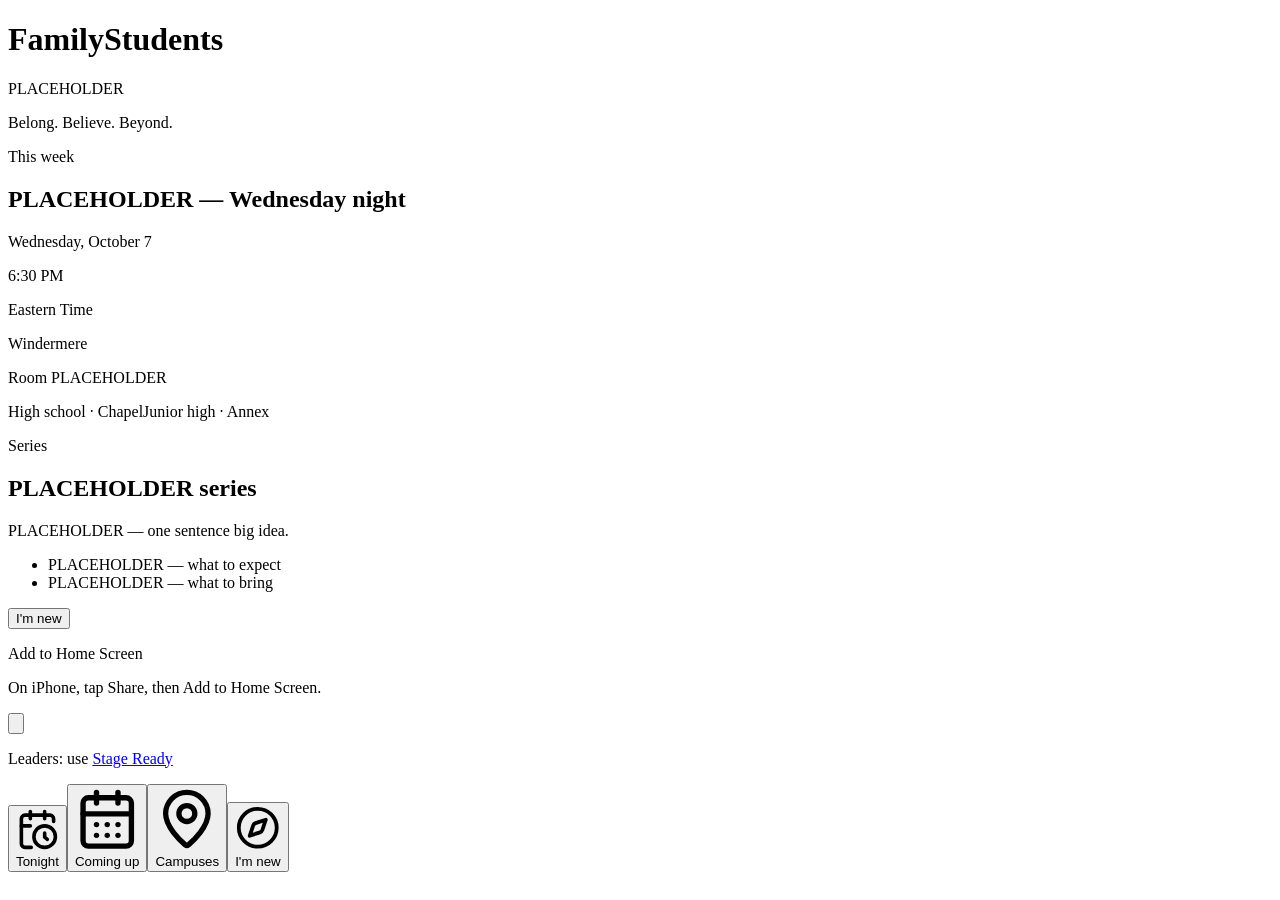
==== index.html @ 5de8f22f "Add index.html" ====
<!doctype html>
<html lang="en">
  <head>
    <meta charset="utf-8" />
    <meta name="viewport" content="width=device-width, initial-scale=1, viewport-fit=cover" />
    <title>Family Students</title>
    <meta
      name="description"
      content="Where Family Students meet this week. Time, campus, and what to bring."
    />
    <meta name="theme-color" content="#000000" />
    <meta name="apple-mobile-web-app-title" content="Family Students" />
    <meta name="apple-mobile-web-app-status-bar-style" content="black" />
    <link rel="icon" href="favicon.svg" type="image/svg+xml" />
    <link rel="apple-touch-icon" href="favicon.svg" />
    <link rel="manifest" href="manifest.webmanifest" />
    <link rel="preconnect" href="https://fonts.googleapis.com" />
    <link rel="preconnect" href="https://fonts.gstatic.com" crossorigin />
    <link
      href="https://fonts.googleapis.com/css2?family=Oswald:wght@500;600&family=Outfit:wght@400;500;600;700&display=swap"
      rel="stylesheet"
    />
    <link rel="stylesheet" href="styles.css" />
  </head>
  <body>
    <div class="app-frame">
      <main class="app-main" id="main"></main>
      <nav class="tab-bar" id="tabs" aria-label="Family Students"></nav>
    </div>
    <script src="app.js"></script>
  </body>
</html>
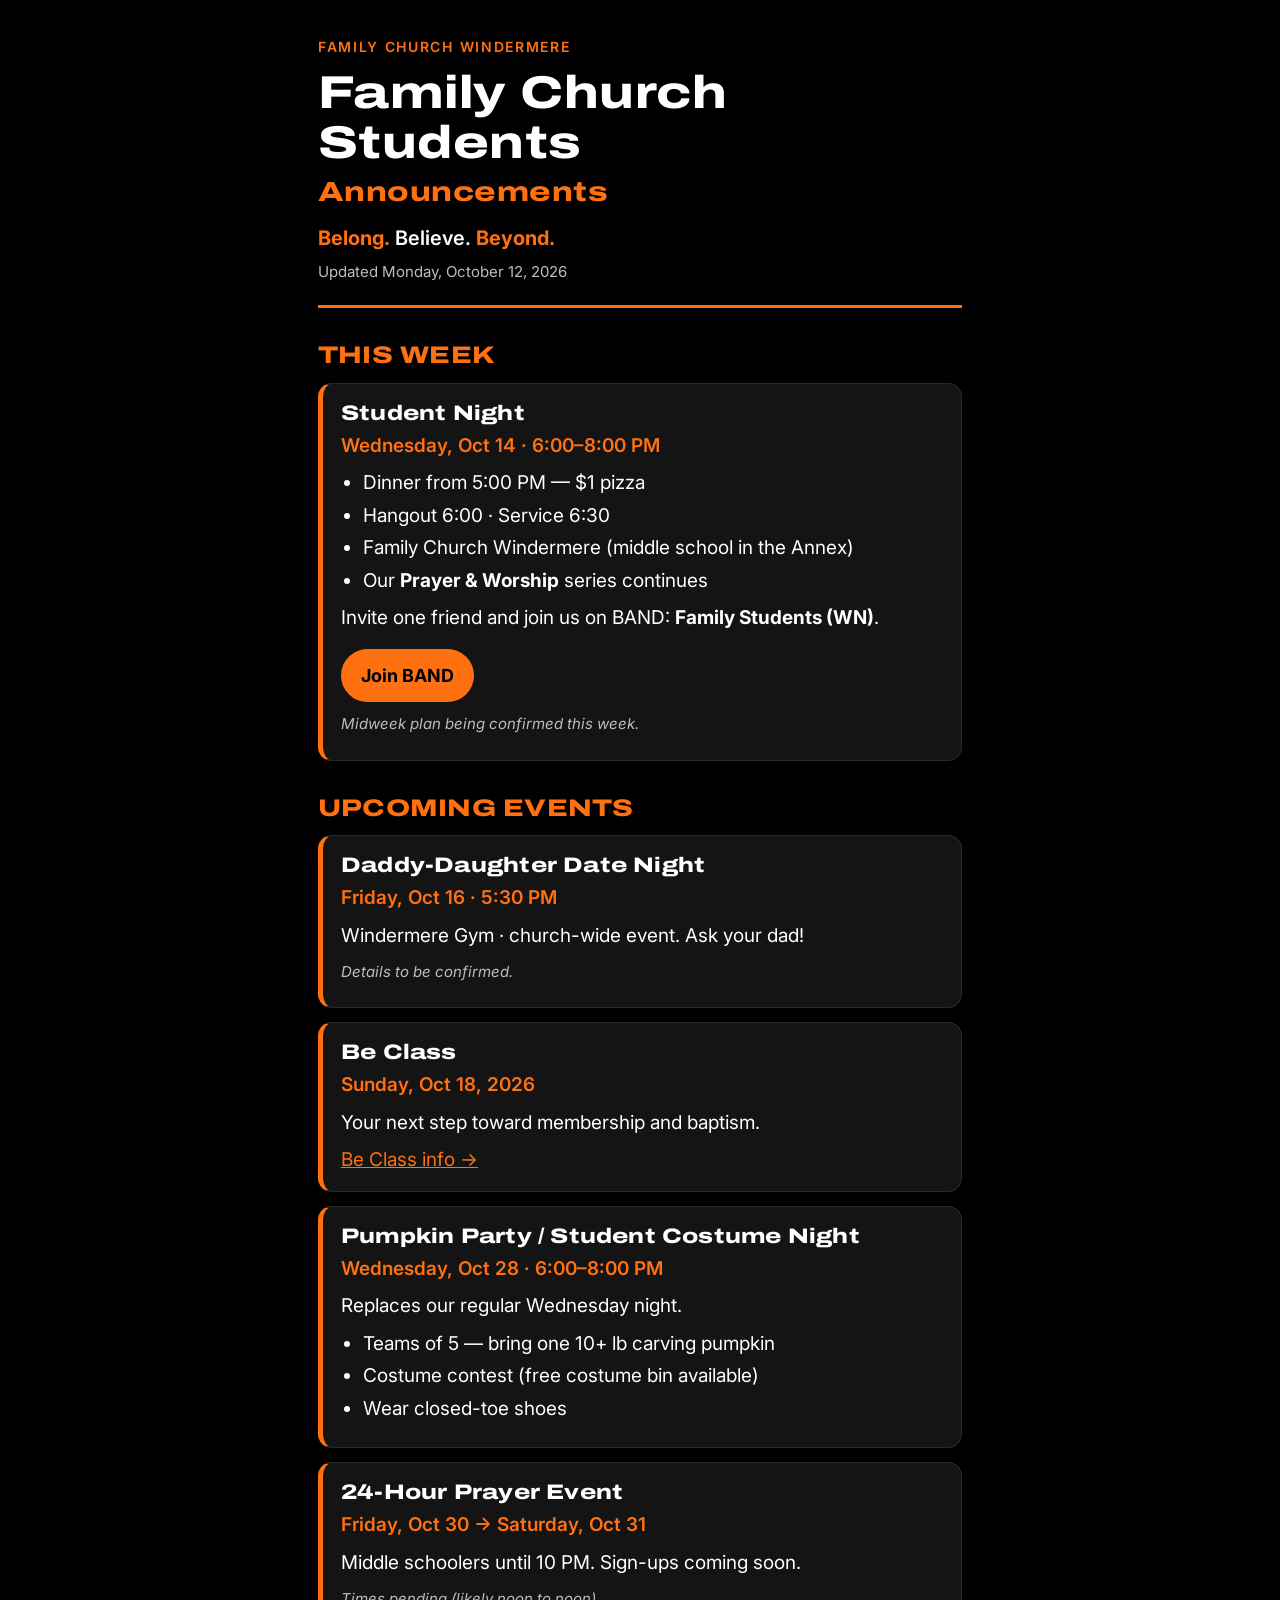
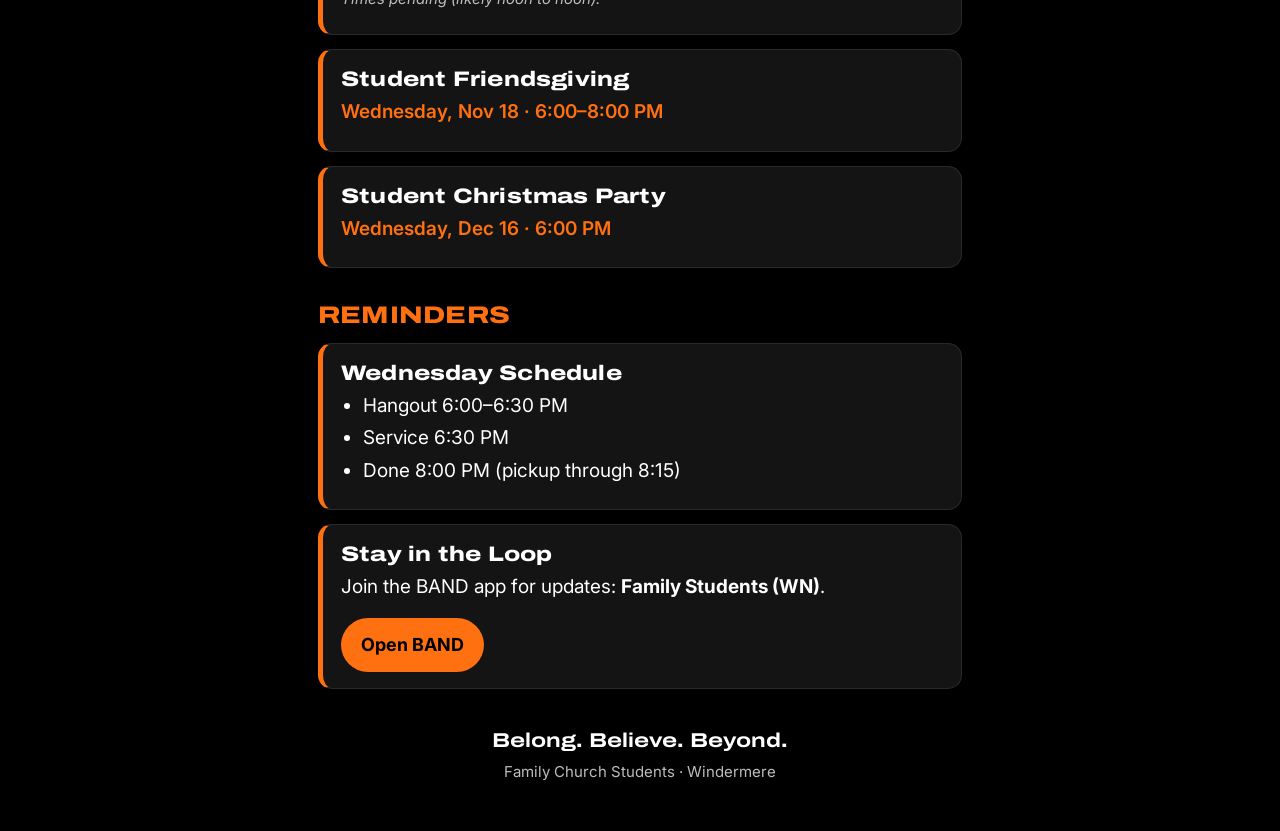
==== commit fce2ce11: "Make the home page the student announcements for Oct 12, 2026." ====
--- a/index.html
+++ b/index.html
@@ -1,32 +1,126 @@
 <!doctype html>
 <html lang="en">
-  <head>
-    <meta charset="utf-8" />
-    <meta name="viewport" content="width=device-width, initial-scale=1, viewport-fit=cover" />
-    <title>Family Students</title>
-    <meta
-      name="description"
-      content="Where Family Students meet this week. Time, campus, and what to bring."
-    />
-    <meta name="theme-color" content="#000000" />
-    <meta name="apple-mobile-web-app-title" content="Family Students" />
-    <meta name="apple-mobile-web-app-status-bar-style" content="black" />
-    <link rel="icon" href="favicon.svg" type="image/svg+xml" />
-    <link rel="apple-touch-icon" href="favicon.svg" />
-    <link rel="manifest" href="manifest.webmanifest" />
-    <link rel="preconnect" href="https://fonts.googleapis.com" />
-    <link rel="preconnect" href="https://fonts.gstatic.com" crossorigin />
-    <link
-      href="https://fonts.googleapis.com/css2?family=Oswald:wght@500;600&family=Outfit:wght@400;500;600;700&display=swap"
-      rel="stylesheet"
-    />
-    <link rel="stylesheet" href="styles.css" />
-  </head>
-  <body>
-    <div class="app-frame">
-      <main class="app-main" id="main"></main>
-      <nav class="tab-bar" id="tabs" aria-label="Family Students"></nav>
-    </div>
-    <script src="app.js"></script>
-  </body>
+<head>
+<meta charset="utf-8" />
+<meta name="viewport" content="width=device-width, initial-scale=1, viewport-fit=cover" />
+<title>Family Church Students — Announcements</title>
+<meta name="description" content="Family Church Students (Windermere) announcements: this week, upcoming events, and reminders." />
+<meta name="theme-color" content="#000000" />
+<link rel="icon" href="favicon.svg" type="image/svg+xml" />
+<link rel="preconnect" href="https://fonts.googleapis.com" />
+<link rel="preconnect" href="https://fonts.gstatic.com" crossorigin />
+<link href="https://fonts.googleapis.com/css2?family=Archivo:wdth,wght@125,700;125,800&family=Inter:wght@400;500;600&display=swap" rel="stylesheet" />
+<style>
+:root{--o:#FF7010;--bg:#000;--card:#141414;--line:#2a2a2a;--tx:#fff;--mut:#bdbdbd}
+*{box-sizing:border-box}
+html{-webkit-text-size-adjust:100%}
+body{margin:0;background:var(--bg);color:var(--tx);font:400 19px/1.55 Inter,system-ui,-apple-system,Segoe UI,Roboto,sans-serif}
+.wrap{max-width:680px;margin:0 auto;padding:28px 18px calc(48px + env(safe-area-inset-bottom))}
+h1,h2,h3{font-family:Archivo,"Arial Black",system-ui,sans-serif;font-stretch:125%;font-weight:800;letter-spacing:.01em;line-height:1.1;margin:0}
+header{padding:8px 0 22px;border-bottom:3px solid var(--o);margin-bottom:8px}
+.kicker{color:var(--o);font-weight:600;text-transform:uppercase;letter-spacing:.12em;font-size:14px;margin:0 0 10px}
+h1{font-size:clamp(30px,8.5vw,46px)}
+h1 span{color:var(--o);display:block;font-size:.6em;margin-top:8px}
+.vision{margin:16px 0 0;font-size:20px;font-weight:600}
+.vision b{color:var(--o)}
+.asof{color:var(--mut);font-size:15px;margin:6px 0 0}
+h2{font-size:24px;color:var(--o);margin:34px 0 14px;text-transform:uppercase}
+.card{background:var(--card);border:1px solid var(--line);border-left:5px solid var(--o);border-radius:14px;padding:18px 18px 16px;margin:0 0 14px}
+h3{font-size:21px;margin-bottom:6px}
+.when{font-weight:600;color:var(--o);margin:0 0 8px}
+.card p{margin:0 0 8px}
+ul{margin:4px 0 8px;padding-left:22px}li{margin:3px 0}
+.note{font-style:italic;color:var(--mut);font-size:15px;margin-top:10px!important}
+.btn{display:inline-block;background:var(--o);color:#000;font-weight:700;text-decoration:none;padding:13px 20px;border-radius:999px;margin-top:8px;font-size:18px}
+a{color:var(--o)}
+footer{margin-top:36px;text-align:center;color:var(--mut);font-size:15px}
+footer strong{display:block;color:var(--tx);font-family:Archivo,sans-serif;font-stretch:125%;font-size:20px;margin-bottom:4px}
+</style>
+</head>
+<body>
+<main class="wrap">
+<header>
+<p class="kicker">Family Church Windermere</p>
+<h1>Family Church Students<span>Announcements</span></h1>
+<p class="vision"><b>Belong.</b> Believe. <b>Beyond.</b></p>
+<p class="asof">Updated Monday, October 12, 2026</p>
+</header>
+
+<section aria-labelledby="this-week">
+<h2 id="this-week">This Week</h2>
+<article class="card">
+<h3>Student Night</h3>
+<p class="when">Wednesday, Oct 14 · 6:00–8:00 PM</p>
+<ul>
+<li>Dinner from 5:00 PM — $1 pizza</li>
+<li>Hangout 6:00 · Service 6:30</li>
+<li>Family Church Windermere (middle school in the Annex)</li>
+<li>Our <strong>Prayer &amp; Worship</strong> series continues</li>
+</ul>
+<p>Invite one friend and join us on BAND: <strong>Family Students (WN)</strong>.</p>
+<a class="btn" href="https://band.us/n/aaafbdF364s34" rel="noopener">Join BAND</a>
+<p class="note">Midweek plan being confirmed this week.</p>
+</article>
+</section>
+
+<section aria-labelledby="upcoming">
+<h2 id="upcoming">Upcoming Events</h2>
+<article class="card">
+<h3>Daddy-Daughter Date Night</h3>
+<p class="when">Friday, Oct 16 · 5:30 PM</p>
+<p>Windermere Gym · church-wide event. Ask your dad!</p>
+<p class="note">Details to be confirmed.</p>
+</article>
+<article class="card">
+<h3>Be Class</h3>
+<p class="when">Sunday, Oct 18, 2026</p>
+<p>Your next step toward membership and baptism.</p>
+<a href="be-class/">Be Class info →</a>
+</article>
+<article class="card">
+<h3>Pumpkin Party / Student Costume Night</h3>
+<p class="when">Wednesday, Oct 28 · 6:00–8:00 PM</p>
+<p>Replaces our regular Wednesday night.</p>
+<ul>
+<li>Teams of 5 — bring one 10+ lb carving pumpkin</li>
+<li>Costume contest (free costume bin available)</li>
+<li>Wear closed-toe shoes</li>
+</ul>
+</article>
+<article class="card">
+<h3>24-Hour Prayer Event</h3>
+<p class="when">Friday, Oct 30 → Saturday, Oct 31</p>
+<p>Middle schoolers until 10 PM. Sign-ups coming soon.</p>
+<p class="note">Times pending (likely noon to noon).</p>
+</article>
+<article class="card">
+<h3>Student Friendsgiving</h3>
+<p class="when">Wednesday, Nov 18 · 6:00–8:00 PM</p>
+</article>
+<article class="card">
+<h3>Student Christmas Party</h3>
+<p class="when">Wednesday, Dec 16 · 6:00 PM</p>
+</article>
+</section>
+
+<section aria-labelledby="reminders">
+<h2 id="reminders">Reminders</h2>
+<article class="card">
+<h3>Wednesday Schedule</h3>
+<ul>
+<li>Hangout 6:00–6:30 PM</li>
+<li>Service 6:30 PM</li>
+<li>Done 8:00 PM (pickup through 8:15)</li>
+</ul>
+</article>
+<article class="card">
+<h3>Stay in the Loop</h3>
+<p>Join the BAND app for updates: <strong>Family Students (WN)</strong>.</p>
+<a class="btn" href="https://band.us/n/aaafbdF364s34" rel="noopener">Open BAND</a>
+</article>
+</section>
+
+<footer><strong>Belong. Believe. Beyond.</strong>Family Church Students · Windermere</footer>
+</main>
+</body>
 </html>
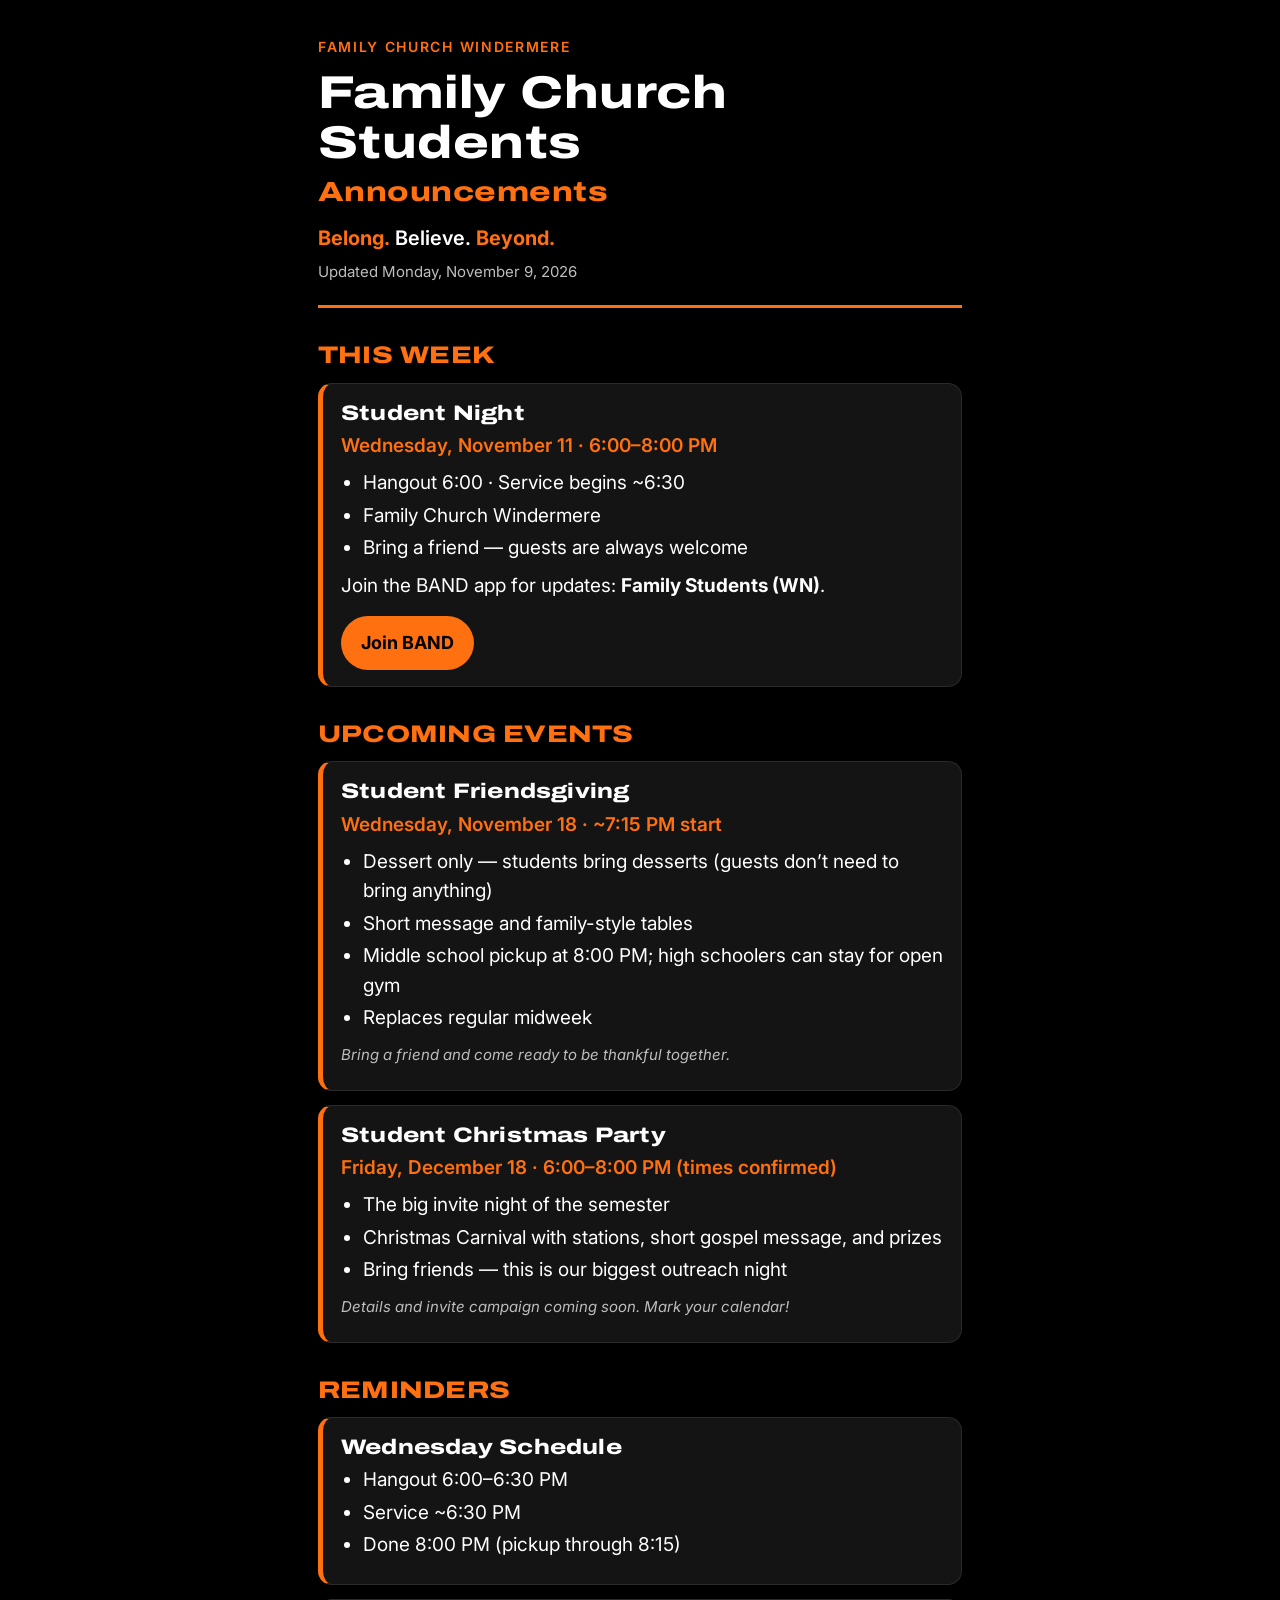
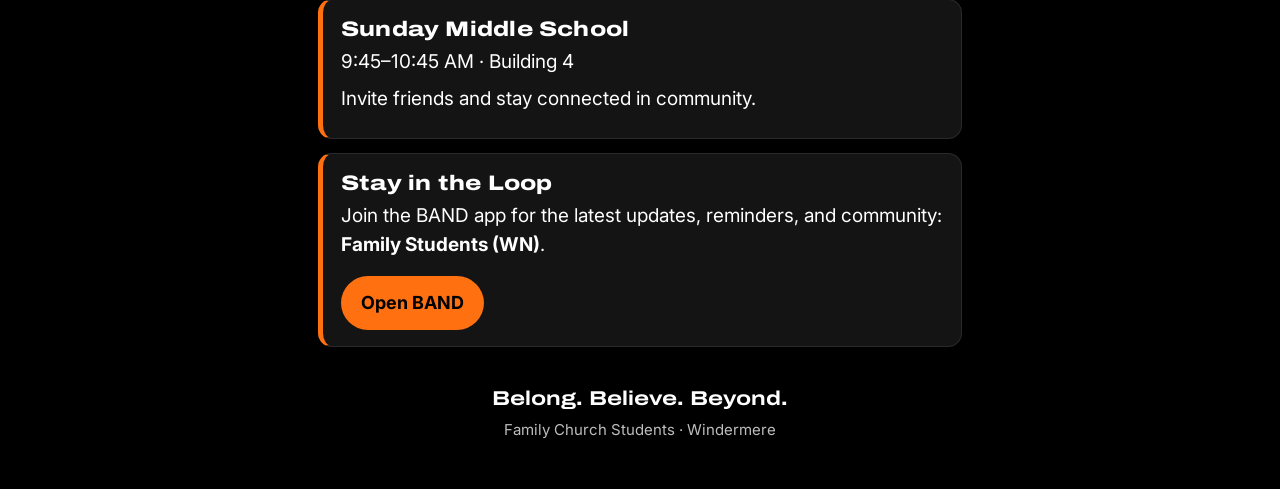
==== commit 354d0d8c: "Update announcements page for week of Nov 9, 2026: Friendsgiving and Christmas Party" ====
--- a/index.html
+++ b/index.html
@@ -43,63 +43,46 @@
 <p class="kicker">Family Church Windermere</p>
 <h1>Family Church Students<span>Announcements</span></h1>
 <p class="vision"><b>Belong.</b> Believe. <b>Beyond.</b></p>
-<p class="asof">Updated Monday, October 12, 2026</p>
+<p class="asof">Updated Monday, November 9, 2026</p>
 </header>
 
 <section aria-labelledby="this-week">
 <h2 id="this-week">This Week</h2>
 <article class="card">
 <h3>Student Night</h3>
-<p class="when">Wednesday, Oct 14 · 6:00–8:00 PM</p>
+<p class="when">Wednesday, November 11 · 6:00–8:00 PM</p>
 <ul>
-<li>Dinner from 5:00 PM — $1 pizza</li>
-<li>Hangout 6:00 · Service 6:30</li>
-<li>Family Church Windermere (middle school in the Annex)</li>
-<li>Our <strong>Prayer &amp; Worship</strong> series continues</li>
+<li>Hangout 6:00 · Service begins ~6:30</li>
+<li>Family Church Windermere</li>
+<li>Bring a friend — guests are always welcome</li>
 </ul>
-<p>Invite one friend and join us on BAND: <strong>Family Students (WN)</strong>.</p>
+<p>Join the BAND app for updates: <strong>Family Students (WN)</strong>.</p>
 <a class="btn" href="https://band.us/n/aaafbdF364s34" rel="noopener">Join BAND</a>
-<p class="note">Midweek plan being confirmed this week.</p>
 </article>
 </section>
 
 <section aria-labelledby="upcoming">
 <h2 id="upcoming">Upcoming Events</h2>
 <article class="card">
-<h3>Daddy-Daughter Date Night</h3>
-<p class="when">Friday, Oct 16 · 5:30 PM</p>
-<p>Windermere Gym · church-wide event. Ask your dad!</p>
-<p class="note">Details to be confirmed.</p>
-</article>
-<article class="card">
-<h3>Be Class</h3>
-<p class="when">Sunday, Oct 18, 2026</p>
-<p>Your next step toward membership and baptism.</p>
-<a href="be-class/">Be Class info →</a>
-</article>
-<article class="card">
-<h3>Pumpkin Party / Student Costume Night</h3>
-<p class="when">Wednesday, Oct 28 · 6:00–8:00 PM</p>
-<p>Replaces our regular Wednesday night.</p>
+<h3>Student Friendsgiving</h3>
+<p class="when">Wednesday, November 18 · ~7:15 PM start</p>
 <ul>
-<li>Teams of 5 — bring one 10+ lb carving pumpkin</li>
-<li>Costume contest (free costume bin available)</li>
-<li>Wear closed-toe shoes</li>
+<li>Dessert only — students bring desserts (guests don’t need to bring anything)</li>
+<li>Short message and family-style tables</li>
+<li>Middle school pickup at 8:00 PM; high schoolers can stay for open gym</li>
+<li>Replaces regular midweek</li>
 </ul>
-</article>
-<article class="card">
-<h3>24-Hour Prayer Event</h3>
-<p class="when">Friday, Oct 30 → Saturday, Oct 31</p>
-<p>Middle schoolers until 10 PM. Sign-ups coming soon.</p>
-<p class="note">Times pending (likely noon to noon).</p>
-</article>
-<article class="card">
-<h3>Student Friendsgiving</h3>
-<p class="when">Wednesday, Nov 18 · 6:00–8:00 PM</p>
+<p class="note">Bring a friend and come ready to be thankful together.</p>
 </article>
 <article class="card">
 <h3>Student Christmas Party</h3>
-<p class="when">Wednesday, Dec 16 · 6:00 PM</p>
+<p class="when">Friday, December 18 · 6:00–8:00 PM (times confirmed)</p>
+<ul>
+<li>The big invite night of the semester</li>
+<li>Christmas Carnival with stations, short gospel message, and prizes</li>
+<li>Bring friends — this is our biggest outreach night</li>
+</ul>
+<p class="note">Details and invite campaign coming soon. Mark your calendar!</p>
 </article>
 </section>
 
@@ -109,13 +92,18 @@
 <h3>Wednesday Schedule</h3>
 <ul>
 <li>Hangout 6:00–6:30 PM</li>
-<li>Service 6:30 PM</li>
+<li>Service ~6:30 PM</li>
 <li>Done 8:00 PM (pickup through 8:15)</li>
 </ul>
 </article>
 <article class="card">
+<h3>Sunday Middle School</h3>
+<p>9:45–10:45 AM · Building 4</p>
+<p>Invite friends and stay connected in community.</p>
+</article>
+<article class="card">
 <h3>Stay in the Loop</h3>
-<p>Join the BAND app for updates: <strong>Family Students (WN)</strong>.</p>
+<p>Join the BAND app for the latest updates, reminders, and community: <strong>Family Students (WN)</strong>.</p>
 <a class="btn" href="https://band.us/n/aaafbdF364s34" rel="noopener">Open BAND</a>
 </article>
 </section>
